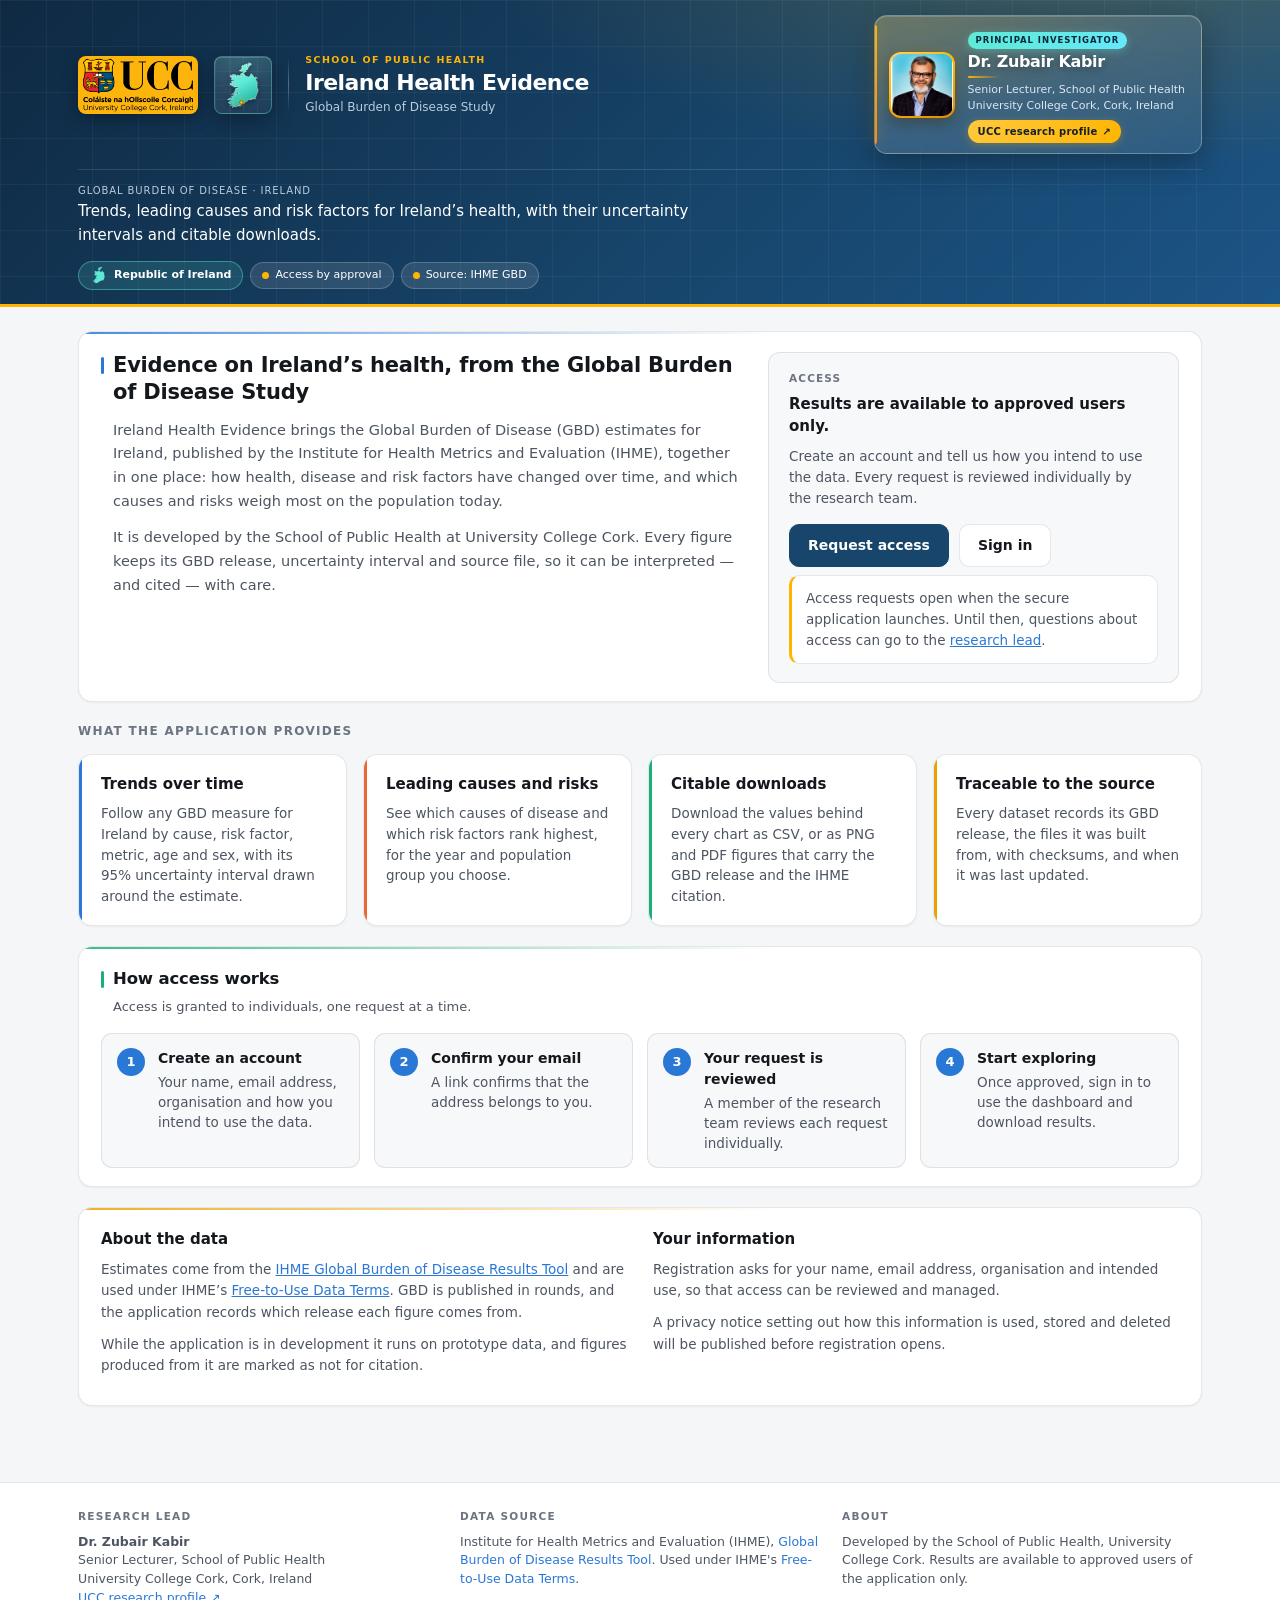
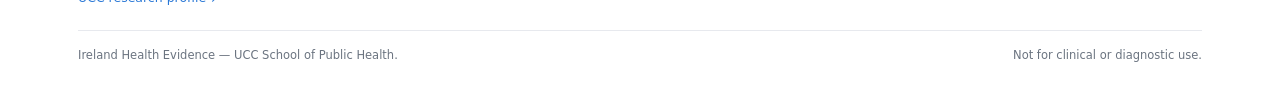
==== static/landing.html @ 70806f27 "Publish only a public landing page on GitHub Pages Results are to be available only to approved user" ====
<!DOCTYPE html>
<html lang="en">
<head>
<meta charset="UTF-8">
<meta name="viewport" content="width=device-width, initial-scale=1.0">
<title>Ireland Health Evidence | UCC School of Public Health</title>
<meta name="description" content="Global Burden of Disease evidence for Ireland from the School of Public Health, University College Cork. Access to results is by approval.">
<link rel="icon" href="assets/ucc-logo.png">
<script>
  // Use the appearance a visitor chose in the dashboard, before first paint.
  try { var t = localStorage.getItem("ucc-gbd-theme"); if (t) document.documentElement.dataset.theme = t; } catch (e) {}
</script>
<!--
  The public landing page. It holds no results and makes no API calls: GBD
  results are available only to approved users of the application.

  Its call to action exists in two marked versions, one of which is removed
  when the page is published (see scripts/build_static_site.py): the live one
  has "Request access" / "Sign in" buttons, for once the application is
  hosted; the pending one says access opens when the application launches.
  Design tokens, masthead and footer styles are copied from index.html.
-->
<style>
  /* ------------------------------------------------------------------ *
   * Design tokens.
   *
   * Series colours are the validated categorical slots 1-4; they were run
   * through the palette validator in both modes (lightness band, chroma
   * floor, protan/deutan separation, normal-vision floor, contrast).
   * In light mode aqua and yellow sit below 3:1 on white, which is legal
   * only with a relief channel -- every chart here ships visible value
   * labels AND a table view, which is that relief.
   *
   * UCC brand colours (navy, gold, crest red/blue) are chrome only. They
   * never encode data, so they are not part of the validated set.
   * ------------------------------------------------------------------ */
  :root {
    color-scheme: light;

    --ucc-navy:    #0f2942;
    --ucc-navy-2:  #17456b;
    --ucc-blue:    #1b5486;
    --ucc-gold:    #ffb500;
    --ucc-red:     #c8102e;
    --accent-aqua: #5eead4;   /* masthead accent: badge + Ireland map */

    --page:            #f4f6f8;
    --surface-1:       #ffffff;
    --surface-2:       #f7f8fa;
    --surface-sunken:  #eef1f5;

    --text-primary:   #14181d;
    --text-secondary: #4d5561;
    --text-muted:     #6b7480;
    --text-onnavy:    #ffffff;
    --text-onnavy-2:  #b9cbdd;

    --grid:   #e7e9ee;
    --axis:   #cfd4dc;
    --border: rgba(16, 24, 40, 0.10);
    --ring:   rgba(16, 24, 40, 0.06);

    --series-1: #2a78d6;   /* blue    */
    --series-2: #eb6834;   /* orange  */
    --series-3: #1baf7a;   /* aqua    */
    --series-4: #eda100;   /* yellow  */
    --good:     #006300;
    --danger:   #b3261e;

    --shadow-sm: 0 1px 2px rgba(16,24,40,0.05);
    --shadow-md: 0 4px 14px rgba(16,24,40,0.07), 0 1px 3px rgba(16,24,40,0.05);
    --shadow-lg: 0 18px 40px rgba(15,41,66,0.16);
    --radius: 14px;
  }

  @media (prefers-color-scheme: dark) {
    :root:where(:not([data-theme="light"])) {
      color-scheme: dark;
      --page:           #0d1117;
      --surface-1:      #161b22;
      --surface-2:      #1c222b;
      --surface-sunken: #10151c;
      --text-primary:   #e6edf3;
      --text-secondary: #b0b9c4;
      --text-muted:     #8b95a3;
      --grid:   #262d38;
      --axis:   #333c48;
      --border: rgba(255,255,255,0.10);
      --ring:   rgba(255,255,255,0.06);
      --series-1: #3987e5;
      --series-2: #d95926;
      --series-3: #199e70;
      --series-4: #c98500;
      --good:     #0ca30c;
      --danger:   #ff8a80;
      --shadow-sm: 0 1px 2px rgba(0,0,0,0.4);
      --shadow-md: 0 4px 14px rgba(0,0,0,0.45);
      --shadow-lg: 0 18px 40px rgba(0,0,0,0.55);
    }
  }
  :root[data-theme="dark"] {
    color-scheme: dark;
    --page:           #0d1117;
    --surface-1:      #161b22;
    --surface-2:      #1c222b;
    --surface-sunken: #10151c;
    --text-primary:   #e6edf3;
    --text-secondary: #b0b9c4;
    --text-muted:     #8b95a3;
    --grid:   #262d38;
    --axis:   #333c48;
    --border: rgba(255,255,255,0.10);
    --ring:   rgba(255,255,255,0.06);
    --series-1: #3987e5;
    --series-2: #d95926;
    --series-3: #199e70;
    --series-4: #c98500;
    --good:     #0ca30c;
    --danger:   #ff8a80;
    --shadow-sm: 0 1px 2px rgba(0,0,0,0.4);
    --shadow-md: 0 4px 14px rgba(0,0,0,0.45);
    --shadow-lg: 0 18px 40px rgba(0,0,0,0.55);
  }

  * { box-sizing: border-box; }

  body {
    margin: 0;
    font-family: system-ui, -apple-system, "Segoe UI", sans-serif;
    background: var(--page);
    color: var(--text-primary);
    line-height: 1.5;
    -webkit-font-smoothing: antialiased;
  }

  .wrap { max-width: 1180px; margin: 0 auto; padding: 0 28px; }

  /* ---------------------------------------------------------- header --- */

  .masthead {
    background:
      radial-gradient(1100px 420px at 88% -30%, rgba(255,181,0,0.22), transparent 62%),
      linear-gradient(135deg, var(--ucc-navy) 0%, var(--ucc-navy-2) 58%, var(--ucc-blue) 100%);
    color: var(--text-onnavy);
    border-bottom: 3px solid var(--ucc-gold);
    position: relative;
    overflow: hidden;
  }
  .masthead::after {
    content: "";
    position: absolute; inset: 0;
    background-image:
      linear-gradient(rgba(255,255,255,0.045) 1px, transparent 1px),
      linear-gradient(90deg, rgba(255,255,255,0.045) 1px, transparent 1px);
    background-size: 46px 46px;
    pointer-events: none;
  }
  .masthead .wrap { position: relative; z-index: 1; }

  .masthead-top {
    display: flex; align-items: center; justify-content: space-between;
    gap: 24px; flex-wrap: wrap; padding: 15px 0 15px;
  }

  /* Left: UCC identity. The logo is the largest element in the masthead. */
  .brand { display: flex; align-items: center; gap: 16px; min-width: 0; }
  .brand-logo {
    height: 58px; width: auto; display: block;
    border-radius: 8px;
    box-shadow: 0 4px 16px rgba(0,0,0,0.34);
  }
  .brand-rule {
    width: 1px; align-self: stretch; margin: 4px 0;
    background: linear-gradient(180deg, transparent, rgba(255,255,255,0.30), transparent);
  }
  .brand-text h1 {
    margin: 0; font-size: 22px; font-weight: 680; letter-spacing: -0.025em; line-height: 1.12;
  }
  .brand-text .eyebrow {
    margin: 0 0 3px; font-size: 9.5px; font-weight: 700;
    letter-spacing: 0.15em; text-transform: uppercase; color: var(--ucc-gold);
  }
  .brand-text .sub { margin: 3px 0 0; font-size: 12px; color: var(--text-onnavy-2); }

  /* Right: principal investigator. The whole card links to the UCC profile. */
  .pi-card {
    position: relative;
    display: flex; align-items: center; gap: 13px;
    background:
      radial-gradient(150% 120% at 0% 0%, rgba(255,181,0,0.16), transparent 58%),
      linear-gradient(135deg, rgba(255,255,255,0.16), rgba(255,255,255,0.07));
    border: 1px solid rgba(255,255,255,0.26);
    border-radius: 13px;
    padding: 10px 16px 10px 14px;
    min-width: 0;
    text-decoration: none; color: inherit;
    backdrop-filter: blur(8px);
    box-shadow: 0 10px 30px rgba(0,0,0,0.30), inset 0 1px 0 rgba(255,255,255,0.16);
    transition: transform .2s ease, box-shadow .2s ease, border-color .2s ease;
  }
  /* Gold spine down the leading edge. */
  .pi-card::before {
    content: ""; position: absolute; left: 0; top: 9px; bottom: 9px; width: 2.5px;
    border-radius: 0 3px 3px 0;
    background: linear-gradient(180deg, var(--ucc-gold), #ff8a00);
    box-shadow: 0 0 14px rgba(255,181,0,0.55);
  }
  .pi-card:hover {
    transform: translateY(-3px);
    border-color: rgba(255,181,0,0.60);
    box-shadow: 0 18px 42px rgba(0,0,0,0.38), 0 0 26px rgba(255,181,0,0.20),
                inset 0 1px 0 rgba(255,255,255,0.20);
  }
  /* Photo in a gold gradient ring. */
  .pi-photo-ring {
    flex: none; padding: 2px; border-radius: 12px;
    background: linear-gradient(150deg, #ffd166, var(--ucc-gold) 45%, #e08a00);
    box-shadow: 0 4px 14px rgba(0,0,0,0.34), 0 0 12px rgba(255,181,0,0.24);
  }
  .pi-photo {
    display: block;
    width: 62px; height: 62px;
    border-radius: 10px;
    object-fit: cover; object-position: center 18%;
    background: rgba(255,255,255,0.10);
  }
  /* "Principal Investigator" as a solid badge. As plain gold text it measured
     4.31:1 on this card's background -- under the 4.5:1 bar for small text,
     which is why it read as washed out. Dark ink on a bright aqua chip
     measures 11.2:1 and is unmissable. */
  .pi-card .pi-role {
    display: inline-block;
    font-size: 8.5px; font-weight: 800; letter-spacing: 0.11em;
    text-transform: uppercase;
    color: #06283d;
    background: linear-gradient(135deg, var(--accent-aqua) 0%, #67e8f9 100%);
    padding: 2.5px 8px; border-radius: 999px;
    margin-bottom: 4px;
    box-shadow: 0 2px 9px rgba(94,234,212,0.36);
  }
  .pi-card .pi-name {
    font-size: 16px; font-weight: 720; letter-spacing: -0.022em;
    line-height: 1.15; color: #fff;
    text-shadow: 0 2px 8px rgba(0,0,0,0.35);
  }
  /* Short gold rule under the name. */
  .pi-card .pi-name::after {
    content: ""; display: block; width: 32px; height: 2px; border-radius: 2px;
    margin: 4px 0 4px;
    background: linear-gradient(90deg, var(--ucc-gold), rgba(255,181,0,0));
    transition: width .25s ease;
  }
  .pi-card:hover .pi-name::after { width: 58px; }
  .pi-card .pi-line { font-size: 11px; line-height: 1.4; color: #dbe7f3; margin-top: 1px; }
  /* Profile link as a solid call-to-action: navy on gold, 9.4:1. */
  .pi-card .pi-link {
    margin-top: 7px;
    display: inline-flex; align-items: center; gap: 5px;
    font-size: 10px; font-weight: 750; letter-spacing: 0.02em;
    color: #14202b;
    background: linear-gradient(135deg, #ffc93c, var(--ucc-gold));
    padding: 4px 10px; border-radius: 999px;
    box-shadow: 0 2px 9px rgba(255,181,0,0.30);
    transition: transform .18s ease, box-shadow .18s ease;
  }
  .pi-card:hover .pi-link {
    transform: translateX(3px);
    box-shadow: 0 5px 18px rgba(255,181,0,0.50);
  }

  /* Hero figure -- exactly one per view. Sized to sit below the logo and the
     PI card in the masthead's visual hierarchy, not to out-shout them. */
  .masthead-hero {
    display: flex; align-items: flex-end; justify-content: space-between;
    gap: 14px; flex-wrap: wrap;
    padding: 0 0 14px;
    border-top: 1px solid rgba(255,255,255,0.12);
    padding-top: 13px;
  }
  .hero-figure .hero-label {
    font-size: 10px; letter-spacing: 0.09em; text-transform: uppercase;
    color: var(--text-onnavy-2); margin-bottom: 2px;
  }
  .hero-figure .hero-value {
    font-size: 28px; font-weight: 680; line-height: 1.05; letter-spacing: -0.025em;
  }
  .hero-figure .hero-value .hero-unit {
    font-size: 13px; font-weight: 500; color: var(--text-onnavy-2); margin-left: 6px;
    letter-spacing: 0;
  }
  .hero-figure .hero-delta { font-size: 11.5px; color: var(--text-onnavy-2); margin-top: 3px; }
  .hero-figure .hero-delta strong { color: var(--ucc-gold); font-weight: 650; }

  /* Republic of Ireland outline: Natural Earth 10m boundary, projected
     equirectangular with x compressed by cos(53.4 deg) so the island keeps
     its true proportions, then simplified to 138 points. */
  /* Ireland panel, sitting beside the UCC logo. Same height and corner radius
     as the logo so the two read as a matched pair. */
  .map-panel {
    position: relative; flex: none;
    width: 58px; height: 58px;
    border-radius: 8px;
    background:
      radial-gradient(120% 100% at 50% 0%, rgba(94,234,212,0.16), transparent 70%),
      linear-gradient(160deg, rgba(255,255,255,0.13), rgba(255,255,255,0.05));
    border: 1px solid rgba(94,234,212,0.35);
    box-shadow: 0 6px 22px rgba(0,0,0,0.30), inset 0 1px 0 rgba(255,255,255,0.14);
    display: grid; place-items: center;
    overflow: hidden;
    transition: border-color .2s ease, box-shadow .2s ease, transform .2s ease;
  }
  .map-panel:hover {
    transform: translateY(-2px);
    border-color: rgba(94,234,212,0.65);
    box-shadow: 0 10px 28px rgba(0,0,0,0.36), 0 0 22px rgba(94,234,212,0.22),
                inset 0 1px 0 rgba(255,255,255,0.18);
  }
  /* Faint latitude/longitude rule behind the island. */
  .map-panel::before {
    content: ""; position: absolute; inset: 0;
    background-image:
      linear-gradient(rgba(255,255,255,0.10) 1px, transparent 1px),
      linear-gradient(90deg, rgba(255,255,255,0.10) 1px, transparent 1px);
    background-size: 14px 14px;
    opacity: 0.45;
  }
  .map-panel svg { position: relative; width: 48px; height: 48px; overflow: visible; }
  .map-shape {
    fill: url(#ie-fill);
    stroke: rgba(255,255,255,0.55); stroke-width: 1.1;
    stroke-linejoin: round;
    filter: drop-shadow(0 2px 6px rgba(0,0,0,0.45));
  }
  /* Cork -- where UCC is. */
  .map-pin {
    fill: var(--ucc-gold);
    stroke: rgba(20,32,43,0.85); stroke-width: 0.9;
    filter: drop-shadow(0 0 5px rgba(255,181,0,0.85));
  }
  .map-pin-ring { fill: none; stroke: var(--ucc-gold); stroke-width: 1.8; opacity: 0.9; }
  @media (prefers-reduced-motion: no-preference) {
    .map-pin-ring { animation: pin-pulse 2.8s ease-out infinite; transform-origin: 46.5px 86.2px; }
  }
  @keyframes pin-pulse {
    0%   { r: 3;  opacity: 0.85; }
    70%  { r: 11; opacity: 0; }
    100% { r: 11; opacity: 0; }
  }

  .map-icon {
    width: 18px; height: 18px; flex: none;
    fill: var(--accent-aqua);
  }
  .chip.place {
    background: rgba(94,234,212,0.14);
    border-color: rgba(94,234,212,0.42);
    font-weight: 600;
  }

  .chips { display: flex; gap: 7px; flex-wrap: wrap; align-items: center; }
  .chip {
    display: inline-flex; align-items: center; gap: 6px;
    background: rgba(255,255,255,0.11);
    border: 1px solid rgba(255,255,255,0.20);
    border-radius: 999px; padding: 4.5px 11px;
    font-size: 11px; color: #fff; white-space: nowrap;
  }
  .chip.alert { background: rgba(200,16,46,0.30); border-color: rgba(255,140,140,0.5); }
  .dot { width: 7px; height: 7px; border-radius: 50%; background: var(--ucc-gold); flex: none; }
  .dot.live { background: #4ade80; box-shadow: 0 0 0 3px rgba(74,222,128,0.22); }
  .dot.down { background: #ff7b7b; box-shadow: 0 0 0 3px rgba(255,123,123,0.22); }

  /* ----------------------------------------------------------- cards --- */

  .card {
    position: relative;
    background: var(--surface-1);
    border: 1px solid var(--border);
    border-radius: var(--radius);
    box-shadow: var(--shadow-sm);
    padding: 20px 22px 18px;
    margin-bottom: 20px;
    overflow: hidden;
  }
  /* A hairline of the card's accent along the top edge. */
  .card::before {
    content: ""; position: absolute; top: 0; left: 0; right: 0; height: 2px;
    background: linear-gradient(90deg, var(--accent, var(--series-1)), transparent 62%);
    opacity: 0.85;
  }
  .card-head {
    display: flex; align-items: flex-start; justify-content: space-between;
    gap: 18px; flex-wrap: wrap; margin-bottom: 16px;
  }
  .card h2 {
    font-size: 16.5px; margin: 0; font-weight: 650; letter-spacing: -0.01em;
    display: flex; align-items: center; gap: 9px;
  }
  .card h2 .accent-bar { width: 3px; height: 17px; border-radius: 2px; background: var(--accent, var(--series-1)); }
  .card .desc { font-size: 13px; color: var(--text-secondary); margin: 5px 0 0 12px; }
  .card-actions { display: flex; gap: 8px; align-items: center; flex-wrap: wrap; }

  .chart-wrap { position: relative; width: 100%; height: 320px; }
  .chart-wrap.tall { height: 430px; }
  .legend { display: flex; flex-wrap: wrap; gap: 16px; margin-top: 12px; font-size: 12.5px; color: var(--text-secondary); }
  .legend .key { display: inline-flex; align-items: center; gap: 7px; }
  .legend .key i { width: 14px; height: 3px; border-radius: 2px; background: var(--accent); display: inline-block; }
  .legend .key.band i { height: 11px; border-radius: 3px; opacity: 0.25; }
  .source-note { font-size: 11.5px; color: var(--text-muted); margin-top: 12px; }

  /* Table view -- the relief channel for the sub-3:1 light-mode hues, and
     the WCAG-clean twin of every chart. */
  .table-wrap { overflow-x: auto; margin-top: 4px; }
  table { border-collapse: collapse; width: 100%; font-size: 13px; }
  caption { text-align: left; font-size: 12px; color: var(--text-muted); padding-bottom: 8px; }
  th, td { text-align: left; padding: 8px 12px; border-bottom: 1px solid var(--grid); }
  th { font-size: 11px; letter-spacing: 0.07em; text-transform: uppercase; color: var(--text-muted); font-weight: 600; }
  td.num, th.num { text-align: right; font-variant-numeric: tabular-nums; }
  tbody tr:hover { background: var(--surface-2); }
  [hidden] { display: none !important; }


  /* --------------------------------------------------------- landing --- */

  /* .wrap sets horizontal padding on main; set the vertical padding without undoing it. */
  main.wrap { padding-top: 24px; padding-bottom: 56px; }

  .landing-hero { align-items: center; }
  .landing-hero .lead {
    margin: 2px 0 0; max-width: 660px;
    font-size: 15px; line-height: 1.55; color: var(--text-onnavy);
  }

  .eyebrow-label {
    display: block; margin-bottom: 6px;
    font-size: 10.5px; font-weight: 700; letter-spacing: 0.11em;
    text-transform: uppercase; color: var(--text-muted);
  }

  .intro { display: grid; grid-template-columns: minmax(0, 1.55fr) minmax(0, 1fr); gap: 30px; align-items: start; }
  .intro h2 { font-size: 21px; line-height: 1.3; align-items: flex-start; }
  .intro h2 .accent-bar { margin-top: 5px; flex: none; }
  .intro p { margin: 12px 0 0 12px; font-size: 14.5px; line-height: 1.65; color: var(--text-secondary); }

  .access-panel {
    background: var(--surface-2); border: 1px solid var(--border); border-radius: 12px;
    padding: 18px 20px;
  }
  .access-panel strong { display: block; font-size: 15px; color: var(--text-primary); }
  .access-panel p { margin: 8px 0 0; font-size: 13.5px; line-height: 1.55; color: var(--text-secondary); }

  .cta { display: flex; gap: 10px; flex-wrap: wrap; margin-top: 16px; }
  .btn {
    display: inline-flex; align-items: center; justify-content: center;
    font: inherit; font-size: 14px; font-weight: 600; text-decoration: none;
    padding: 10px 18px; border-radius: 10px; cursor: pointer;
    border: 1px solid var(--border); background: var(--surface-1); color: var(--text-primary);
    transition: background .15s, border-color .15s, transform .15s;
  }
  .btn:hover { border-color: var(--axis); transform: translateY(-1px); }
  .btn.primary { background: var(--ucc-navy-2); border-color: var(--ucc-navy-2); color: #fff; }
  .btn.primary:hover { background: var(--ucc-blue); border-color: var(--ucc-blue); }
  .btn:focus-visible, a:focus-visible { outline: 2px solid var(--series-1); outline-offset: 2px; }

  .access-note {
    margin: 16px 0 0; padding: 12px 14px; border-radius: 10px;
    font-size: 13.5px; line-height: 1.5; color: var(--text-secondary);
    background: var(--surface-1); border: 1px solid var(--border);
    border-left: 3px solid var(--ucc-gold);
  }
  .access-note a { color: var(--series-1); }

  .section-title {
    margin: 8px 0 14px; font-size: 12px; font-weight: 700; letter-spacing: 0.11em;
    text-transform: uppercase; color: var(--text-muted);
  }

  .features {
    display: grid; gap: 16px; margin-bottom: 20px;
    grid-template-columns: repeat(auto-fit, minmax(240px, 1fr));
  }
  .feature {
    position: relative; overflow: hidden;
    background: var(--surface-1); border: 1px solid var(--border);
    border-radius: var(--radius); box-shadow: var(--shadow-sm);
    padding: 18px 20px 18px 22px;
  }
  .feature::before {
    content: ""; position: absolute; inset: 0 auto 0 0; width: 3px; background: var(--accent);
  }
  .feature h3 { margin: 0 0 7px; font-size: 15px; font-weight: 650; color: var(--text-primary); }
  .feature p { margin: 0; font-size: 13.5px; line-height: 1.55; color: var(--text-secondary); }

  .steps {
    list-style: none; counter-reset: step; margin: 4px 0 0; padding: 0;
    display: grid; gap: 14px; grid-template-columns: repeat(auto-fit, minmax(220px, 1fr));
  }
  .steps li {
    counter-increment: step; position: relative;
    padding: 14px 16px 14px 56px; border-radius: 11px;
    background: var(--surface-2); border: 1px solid var(--border);
    font-size: 13.5px; line-height: 1.5; color: var(--text-secondary);
  }
  .steps li::before {
    content: counter(step); position: absolute; left: 15px; top: 14px;
    width: 28px; height: 28px; border-radius: 50%;
    display: grid; place-items: center;
    background: var(--series-1); color: #fff; font-size: 13px; font-weight: 700;
  }
  .steps strong { display: block; margin-bottom: 3px; color: var(--text-primary); font-size: 14px; }

  .two-col { display: grid; gap: 26px; grid-template-columns: repeat(auto-fit, minmax(280px, 1fr)); }
  .two-col h3 { margin: 0 0 8px; font-size: 15px; font-weight: 650; color: var(--text-primary); }
  .two-col p { margin: 0 0 10px; font-size: 13.5px; line-height: 1.6; color: var(--text-secondary); }
  .two-col a { color: var(--series-1); }

  @media (max-width: 860px) {
    .intro { grid-template-columns: 1fr; }
  }

  /* ---------------------------------------------------------- footer --- */

  footer {
    border-top: 1px solid var(--border);
    background: var(--surface-1);
    padding: 26px 0 34px;
  }
  .foot-grid {
    display: grid; gap: 22px; grid-template-columns: repeat(auto-fit, minmax(240px, 1fr));
    font-size: 12.5px; color: var(--text-secondary);
  }
  .foot-grid h3 {
    font-size: 10.5px; letter-spacing: 0.12em; text-transform: uppercase;
    color: var(--text-muted); margin: 0 0 8px; font-weight: 700;
  }
  .foot-grid a { color: var(--series-1); text-decoration: none; }
  .foot-grid a:hover { text-decoration: underline; }
  .foot-cite { margin: 8px 0 0; font-size: 11.5px; color: var(--text-muted); }
  .foot-note {
    margin-top: 22px; padding-top: 16px; border-top: 1px solid var(--grid);
    font-size: 11.5px; color: var(--text-muted);
    display: flex; justify-content: space-between; gap: 16px; flex-wrap: wrap;
  }

  @media (max-width: 720px) {
    .wrap { padding: 0 18px; }
    .masthead-top { padding: 12px 0; gap: 14px; }
    .brand { gap: 12px; }
    .brand-logo { height: 46px; }
    .brand-text h1 { font-size: 18px; }
    .hero-figure .hero-value { font-size: 25px; }
    .pi-card { width: 100%; }
    .pi-photo { width: 52px; height: 52px; }
    .pi-card .pi-name { font-size: 15px; }
    .pi-card .pi-line { font-size: 10.5px; }
    .chip { font-size: 10px; padding: 3.5px 9px; gap: 5px; }
    .chips { gap: 6px; }
    .hero-figure .hero-delta { font-size: 10.5px; }
    .masthead-hero { padding-top: 11px; padding-bottom: 11px; }
    .map-panel { width: 46px; height: 46px; }
    .map-panel svg { width: 38px; height: 38px; }
    select { min-width: 0; width: 100%; }
    .field { width: 100%; }
    .filters { grid-template-columns: 1fr 1fr; }
    .filters .wide { grid-column: span 2; }
  }

  @media (prefers-reduced-motion: reduce) {
    * { transition: none !important; animation: none !important; }
    .tile:hover { transform: none; }
  }
</style>
</head>
<body>

<svg width="0" height="0" style="position:absolute" aria-hidden="true" focusable="false">
  <defs>
    <linearGradient id="ie-fill" x1="0" y1="0" x2="0.35" y2="1">
      <stop offset="0%"   stop-color="#8ff5e4"/>
      <stop offset="55%"  stop-color="#5eead4"/>
      <stop offset="100%" stop-color="#2bb8a3"/>
    </linearGradient>
  </defs>
  <symbol id="ie-map" viewBox="0 0 100 100">
    <path d="M63.9 10.6 L61.7 12.1 L59.7 18.4 L54.2 19.5 L57.4 21.7 L50.8 25.1 L55.3 31 L62.8 33.4 L67.2 26.2 L72.6 32.1 L72.7 35.1 L76.6 33.4 L80.2 35.7 L76.6 35.7 L76.3 37.6 L80.6 46.7 L78.9 48.9 L80.8 51.2 L78.6 51.6 L81.8 60.9 L76.5 75.6 L74.6 75.1 L76.7 79.1 L70.2 78.7 L70.8 77.5 L68.4 80.8 L67.5 76.9 L67.2 80.5 L58.9 81.4 L59.1 84 L55.4 84.3 L52.9 88 L49.7 88.5 L50.6 86.3 L47.1 86.5 L49 89.4 L45.3 90.8 L45.7 93.1 L42.5 92.2 L43.3 93.9 L37.3 94.2 L34 96.3 L32.7 94.3 L27.3 97 L31.2 93.1 L27 94.5 L32.7 90.5 L31 89.5 L30.1 91.3 L22.5 93.6 L30.8 86.7 L22.9 90 L19.2 86.5 L28.2 80.2 L18.6 81.5 L18.2 79.5 L23.9 76.4 L28.5 77.9 L25.5 73.9 L30 72.5 L29.8 70.2 L42.6 67.7 L39.6 67.2 L39.8 65.3 L34.9 69.7 L30.8 67.9 L25.7 70.5 L31.9 65.8 L35.1 56.4 L38 57.1 L37.2 56.1 L39.9 56.4 L40.5 54.7 L38.4 54.7 L38.7 53.4 L31.7 54.5 L31.1 53 L30.3 54.3 L31.1 50.7 L27.5 52.7 L26.2 52.2 L27.6 49.9 L22.3 50.1 L24.6 48.4 L22.2 46.7 L29.1 45.7 L26.1 44.5 L26.1 41.7 L31 40.9 L31 39.3 L25.6 38.9 L26 37.2 L27.8 38.1 L26.2 35.5 L27.2 33.4 L25.2 34.2 L24.6 30.9 L23.1 33.8 L23.2 30.5 L24.8 28.8 L26.1 31.2 L28.1 30 L27.8 28 L35.2 28.8 L37 32.6 L38.3 29.2 L46 31.1 L44.4 30 L46.5 29.5 L45.9 28.3 L43.8 27.5 L50.2 24.1 L51.5 20.6 L46.7 22.6 L47.3 20.8 L43.7 21.3 L41.9 19.6 L47.4 17.9 L45.3 16.6 L46.3 15.7 L48.6 16.2 L46.7 12.1 L49.3 8.4 L51 9.2 L53.6 6.9 L55.3 8.9 L56.1 6.1 L57.5 9.9 L56.2 7 L58.3 5.7 L60 9.4 L58 13.2 L61 10.9 L60 5.3 L63.8 5.4 L62 3 L68.3 6.5 L63.9 10.6 Z"/>
  </symbol>
</svg>

<header class="masthead">
  <div class="wrap">

    <div class="masthead-top">
      <!-- Left: UCC identity -->
      <div class="brand">
        <img class="brand-logo" src="assets/ucc-logo.png"
             alt="University College Cork - Colaiste na hOllscoile Corcaigh">

        <div class="map-panel" role="img"
             aria-label="Map of the Republic of Ireland, with Cork marked">
          <svg viewBox="0 0 100 100">
            <title>Republic of Ireland &mdash; Cork marked</title>
            <use class="map-shape" href="#ie-map"/>
            <circle class="map-pin-ring" cx="46.5" cy="86.2" r="3"/>
            <circle class="map-pin" cx="46.5" cy="86.2" r="3.8"/>
          </svg>
        </div>

        <div class="brand-rule"></div>
        <div class="brand-text">
          <p class="eyebrow">School of Public Health</p>
          <h1>Ireland Health Evidence</h1>
          <p class="sub">Global Burden of Disease Study</p>
        </div>
      </div>

      <!-- Right: principal investigator, linked to the UCC research profile -->
      <a class="pi-card" href="https://research.ucc.ie/en/persons/zubair-kabir/"
         target="_blank" rel="noopener noreferrer">
        <span class="pi-photo-ring">
          <img class="pi-photo" src="assets/zubair-kabir.png" alt="Dr. Zubair Kabir">
        </span>
        <div class="pi-body">
          <div class="pi-role">Principal Investigator</div>
          <div class="pi-name">Dr. Zubair Kabir</div>
          <div class="pi-line">Senior Lecturer, School of Public Health</div>
          <div class="pi-line">University College Cork, Cork, Ireland</div>
          <div class="pi-link">UCC research profile <span aria-hidden="true">&#8599;</span></div>
        </div>
      </a>
    </div>

    <div class="masthead-hero landing-hero">
      <div class="hero-figure">
        <div class="hero-label">Global Burden of Disease &middot; Ireland</div>
        <p class="lead">Trends, leading causes and risk factors for Ireland&rsquo;s health, with
          their uncertainty intervals and citable downloads.</p>
      </div>
      <div class="chips">
        <span class="chip place"><svg class="map-icon" aria-hidden="true" focusable="false"><use href="#ie-map"/></svg>Republic of Ireland</span>
        <span class="chip"><span class="dot"></span>Access by approval</span>
        <span class="chip"><span class="dot"></span>Source: IHME GBD</span>
      </div>
    </div>

  </div>
</header>

<main class="wrap">

  <section class="card intro" style="--accent: var(--series-1);" aria-labelledby="introTitle">
    <div>
      <h2 id="introTitle"><span class="accent-bar"></span>Evidence on Ireland&rsquo;s health, from the Global Burden of Disease Study</h2>
      <p>Ireland Health Evidence brings the Global Burden of Disease (GBD) estimates for Ireland,
        published by the Institute for Health Metrics and Evaluation (IHME), together in one place:
        how health, disease and risk factors have changed over time, and which causes and risks
        weigh most on the population today.</p>
      <p>It is developed by the School of Public Health at University College Cork. Every figure
        keeps its GBD release, uncertainty interval and source file, so it can be interpreted
        &mdash; and cited &mdash; with care.</p>
    </div>
    <aside class="access-panel" aria-labelledby="accessTitle">
      <span class="eyebrow-label">Access</span>
      <strong id="accessTitle">Results are available to approved users only.</strong>
      <p>Create an account and tell us how you intend to use the data. Every request is reviewed
        individually by the research team.</p>
      <!-- ACCESS:LIVE -->
      <div class="cta">
        <a class="btn primary" href="register">Request access</a>
        <a class="btn" href="login">Sign in</a>
      </div>
      <!-- /ACCESS:LIVE -->
      <!-- ACCESS:PENDING -->
      <p class="access-note">
        Access requests open when the secure application launches. Until then, questions
        about access can go to the
        <a href="https://research.ucc.ie/en/persons/zubair-kabir/" target="_blank" rel="noopener noreferrer">research lead</a>.
      </p>
      <!-- /ACCESS:PENDING -->
    </aside>
  </section>

  <h2 class="section-title">What the application provides</h2>
  <section class="features" aria-label="What the application provides">
    <article class="feature" style="--accent: var(--series-1);">
      <h3>Trends over time</h3>
      <p>Follow any GBD measure for Ireland by cause, risk factor, metric, age and sex, with its
        95% uncertainty interval drawn around the estimate.</p>
    </article>
    <article class="feature" style="--accent: var(--series-2);">
      <h3>Leading causes and risks</h3>
      <p>See which causes of disease and which risk factors rank highest, for the year and
        population group you choose.</p>
    </article>
    <article class="feature" style="--accent: var(--series-3);">
      <h3>Citable downloads</h3>
      <p>Download the values behind every chart as CSV, or as PNG and PDF figures that carry the
        GBD release and the IHME citation.</p>
    </article>
    <article class="feature" style="--accent: var(--series-4);">
      <h3>Traceable to the source</h3>
      <p>Every dataset records its GBD release, the files it was built from, with checksums, and
        when it was last updated.</p>
    </article>
  </section>

  <section class="card" style="--accent: var(--series-3);" aria-labelledby="stepsTitle">
    <div class="card-head">
      <div>
        <h2 id="stepsTitle"><span class="accent-bar"></span>How access works</h2>
        <p class="desc">Access is granted to individuals, one request at a time.</p>
      </div>
    </div>
    <ol class="steps">
      <li><strong>Create an account</strong>Your name, email address, organisation and how you
        intend to use the data.</li>
      <li><strong>Confirm your email</strong>A link confirms that the address belongs to you.</li>
      <li><strong>Your request is reviewed</strong>A member of the research team reviews each
        request individually.</li>
      <li><strong>Start exploring</strong>Once approved, sign in to use the dashboard and download
        results.</li>
    </ol>
  </section>

  <section class="card two-col" style="--accent: var(--series-4);" aria-label="About the data and your information">
    <div>
      <h3>About the data</h3>
      <p>Estimates come from the
        <a href="https://vizhub.healthdata.org/gbd-results/" target="_blank" rel="noopener">IHME Global Burden of Disease Results Tool</a>
        and are used under IHME&rsquo;s
        <a href="https://www.healthdata.org/gbd/about/data-terms" target="_blank" rel="noopener">Free-to-Use Data Terms</a>.
        GBD is published in rounds, and the application records which release each figure comes from.</p>
      <p>While the application is in development it runs on prototype data, and figures produced
        from it are marked as not for citation.</p>
    </div>
    <div>
      <h3>Your information</h3>
      <p>Registration asks for your name, email address, organisation and intended use, so that
        access can be reviewed and managed.</p>
      <p>A privacy notice setting out how this information is used, stored and deleted will be
        published before registration opens.</p>
    </div>
  </section>

</main>

<footer>
  <div class="wrap">
    <div class="foot-grid">
      <div>
        <h3>Research lead</h3>
        <strong>Dr. Zubair Kabir</strong><br>
        Senior Lecturer, School of Public Health<br>
        University College Cork, Cork, Ireland<br>
        <a href="https://research.ucc.ie/en/persons/zubair-kabir/"
           target="_blank" rel="noopener noreferrer">UCC research profile &#8599;</a>
      </div>
      <div>
        <h3>Data source</h3>
        Institute for Health Metrics and Evaluation (IHME),
        <a href="https://vizhub.healthdata.org/gbd-results/" target="_blank" rel="noopener">Global Burden of Disease Results Tool</a>.
        Used under IHME's
        <a href="https://www.healthdata.org/gbd/about/data-terms" target="_blank" rel="noopener">Free-to-Use Data Terms</a>.
      </div>
      <div>
        <h3>About</h3>
        Developed by the School of Public Health, University College Cork. Results are
        available to approved users of the application only.
      </div>
    </div>
    <div class="foot-note">
      <span>Ireland Health Evidence &mdash; UCC School of Public Health.</span>
      <span>Not for clinical or diagnostic use.</span>
    </div>
  </div>
</footer>

</body>
</html>
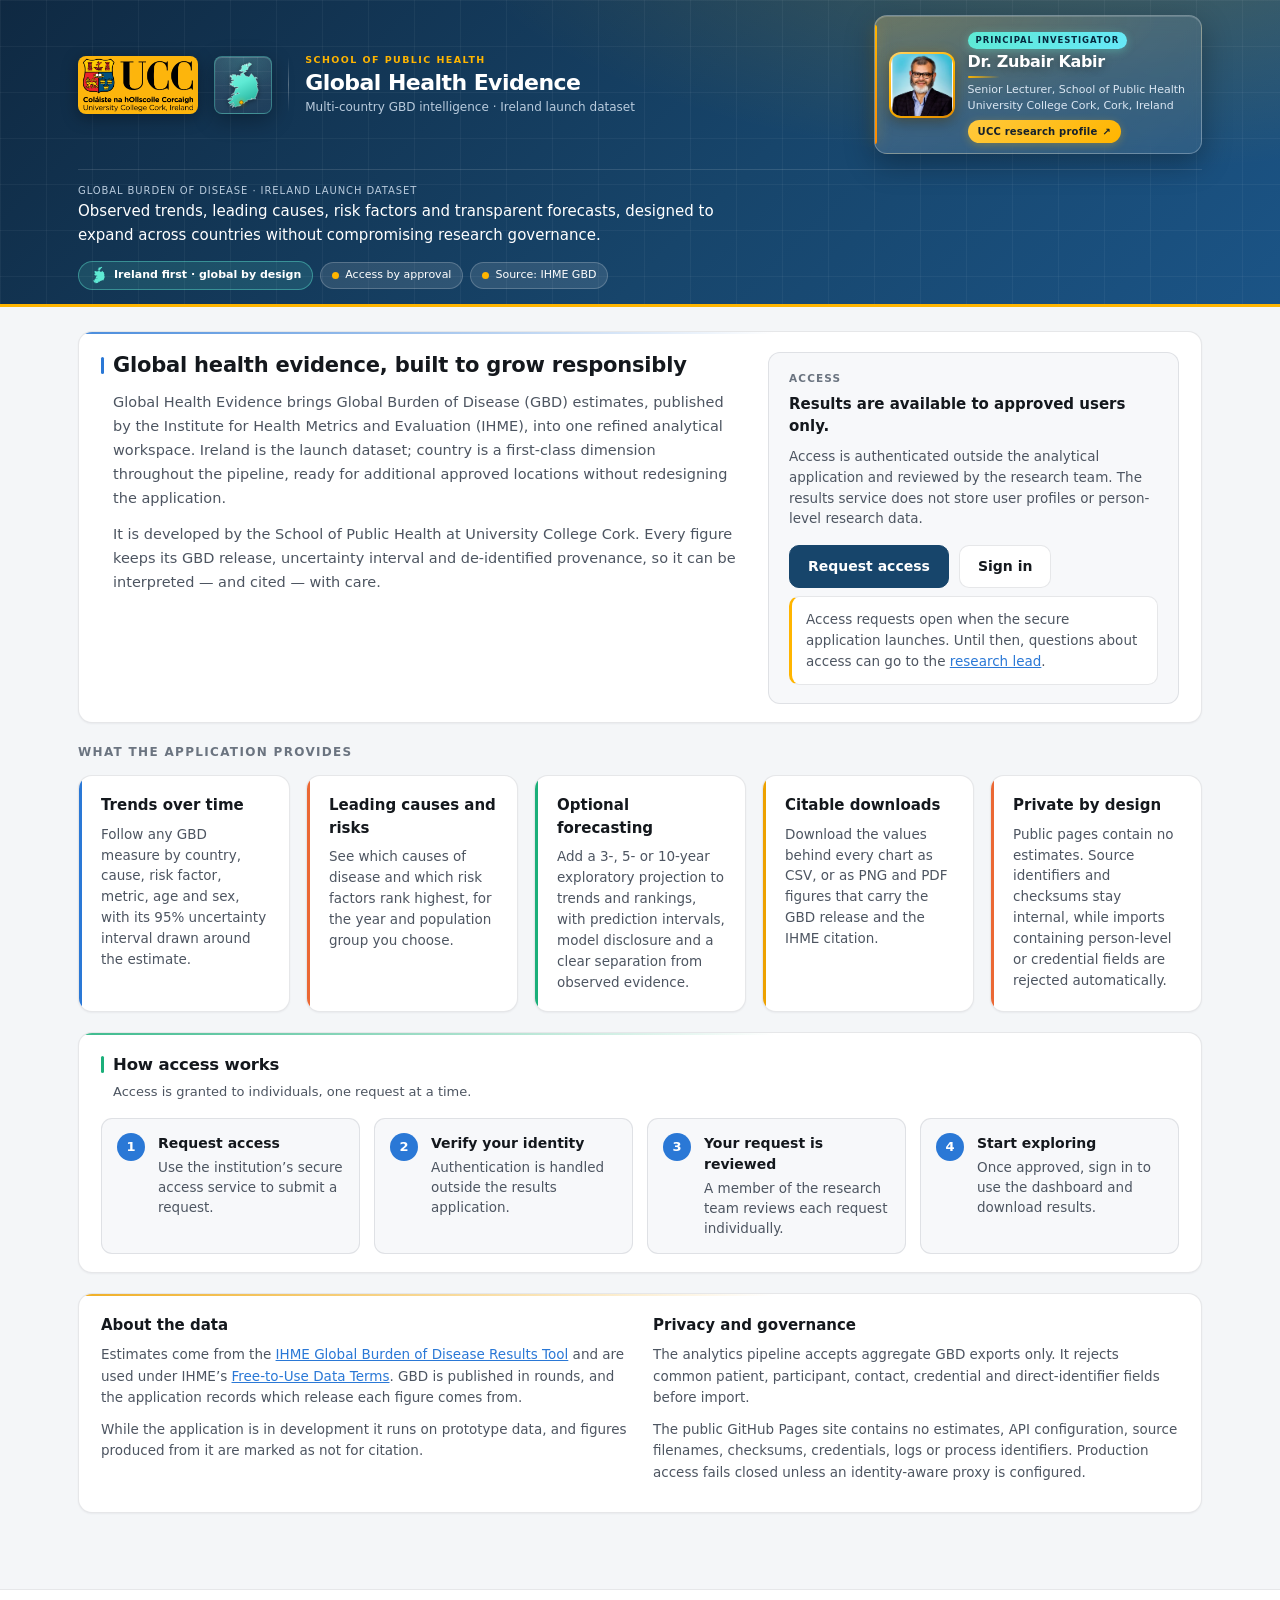
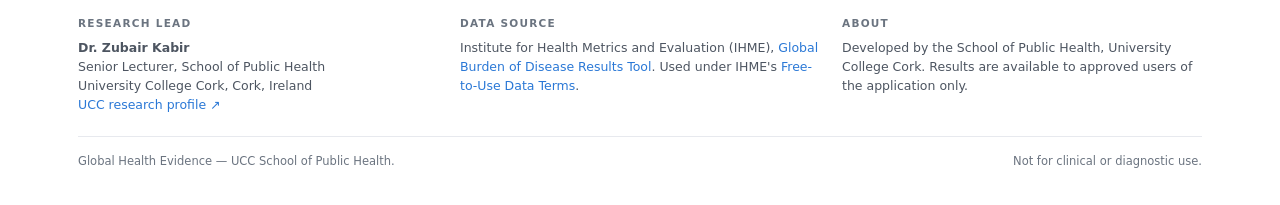
==== commit 621fff53: "Build secure multi-country analysis and forecasting" ====
--- a/static/landing.html
+++ b/static/landing.html
@@ -3,8 +3,14 @@
 <head>
 <meta charset="UTF-8">
 <meta name="viewport" content="width=device-width, initial-scale=1.0">
-<title>Ireland Health Evidence | UCC School of Public Health</title>
-<meta name="description" content="Global Burden of Disease evidence for Ireland from the School of Public Health, University College Cork. Access to results is by approval.">
+<title>Global Health Evidence | UCC School of Public Health</title>
+<meta name="description" content="A secure multi-country Global Burden of Disease analysis platform from University College Cork, launching with Ireland. Access to results is by approval.">
+<meta name="referrer" content="no-referrer">
+<meta name="theme-color" content="#0f2942">
+<meta property="og:title" content="Global Health Evidence">
+<meta property="og:description" content="Secure, transparent multi-country GBD intelligence from UCC, launching with Ireland.">
+<meta property="og:type" content="website">
+<meta http-equiv="Content-Security-Policy" content="default-src 'self'; img-src 'self'; style-src 'self' 'unsafe-inline'; script-src 'sha256-yp/+HY1ThCU1zk2LZ7Il+weAbs1hhXKm76ETe879Jog='; connect-src 'none'; object-src 'none'; base-uri 'none'; form-action 'self'">
 <link rel="icon" href="assets/ucc-logo.png">
 <script>
   // Use the appearance a visitor chose in the dashboard, before first paint.
@@ -477,7 +483,7 @@
 
   .features {
     display: grid; gap: 16px; margin-bottom: 20px;
-    grid-template-columns: repeat(auto-fit, minmax(240px, 1fr));
+    grid-template-columns: repeat(auto-fit, minmax(210px, 1fr));
   }
   .feature {
     position: relative; overflow: hidden;
@@ -608,8 +614,8 @@
         <div class="brand-rule"></div>
         <div class="brand-text">
           <p class="eyebrow">School of Public Health</p>
-          <h1>Ireland Health Evidence</h1>
-          <p class="sub">Global Burden of Disease Study</p>
+          <h1>Global Health Evidence</h1>
+          <p class="sub">Multi-country GBD intelligence &middot; Ireland launch dataset</p>
         </div>
       </div>
 
@@ -631,12 +637,12 @@
 
     <div class="masthead-hero landing-hero">
       <div class="hero-figure">
-        <div class="hero-label">Global Burden of Disease &middot; Ireland</div>
-        <p class="lead">Trends, leading causes and risk factors for Ireland&rsquo;s health, with
-          their uncertainty intervals and citable downloads.</p>
+        <div class="hero-label">Global Burden of Disease &middot; Ireland launch dataset</div>
+        <p class="lead">Observed trends, leading causes, risk factors and transparent forecasts,
+          designed to expand across countries without compromising research governance.</p>
       </div>
       <div class="chips">
-        <span class="chip place"><svg class="map-icon" aria-hidden="true" focusable="false"><use href="#ie-map"/></svg>Republic of Ireland</span>
+        <span class="chip place"><svg class="map-icon" aria-hidden="true" focusable="false"><use href="#ie-map"/></svg>Ireland first &middot; global by design</span>
         <span class="chip"><span class="dot"></span>Access by approval</span>
         <span class="chip"><span class="dot"></span>Source: IHME GBD</span>
       </div>
@@ -649,20 +655,20 @@
 
   <section class="card intro" style="--accent: var(--series-1);" aria-labelledby="introTitle">
     <div>
-      <h2 id="introTitle"><span class="accent-bar"></span>Evidence on Ireland&rsquo;s health, from the Global Burden of Disease Study</h2>
-      <p>Ireland Health Evidence brings the Global Burden of Disease (GBD) estimates for Ireland,
-        published by the Institute for Health Metrics and Evaluation (IHME), together in one place:
-        how health, disease and risk factors have changed over time, and which causes and risks
-        weigh most on the population today.</p>
+      <h2 id="introTitle"><span class="accent-bar"></span>Global health evidence, built to grow responsibly</h2>
+      <p>Global Health Evidence brings Global Burden of Disease (GBD) estimates, published by the
+        Institute for Health Metrics and Evaluation (IHME), into one refined analytical workspace.
+        Ireland is the launch dataset; country is a first-class dimension throughout the pipeline,
+        ready for additional approved locations without redesigning the application.</p>
       <p>It is developed by the School of Public Health at University College Cork. Every figure
-        keeps its GBD release, uncertainty interval and source file, so it can be interpreted
+        keeps its GBD release, uncertainty interval and de-identified provenance, so it can be interpreted
         &mdash; and cited &mdash; with care.</p>
     </div>
     <aside class="access-panel" aria-labelledby="accessTitle">
       <span class="eyebrow-label">Access</span>
       <strong id="accessTitle">Results are available to approved users only.</strong>
-      <p>Create an account and tell us how you intend to use the data. Every request is reviewed
-        individually by the research team.</p>
+      <p>Access is authenticated outside the analytical application and reviewed by the research
+        team. The results service does not store user profiles or person-level research data.</p>
       <!-- ACCESS:LIVE -->
       <div class="cta">
         <a class="btn primary" href="register">Request access</a>
@@ -683,7 +689,7 @@
   <section class="features" aria-label="What the application provides">
     <article class="feature" style="--accent: var(--series-1);">
       <h3>Trends over time</h3>
-      <p>Follow any GBD measure for Ireland by cause, risk factor, metric, age and sex, with its
+      <p>Follow any GBD measure by country, cause, risk factor, metric, age and sex, with its
         95% uncertainty interval drawn around the estimate.</p>
     </article>
     <article class="feature" style="--accent: var(--series-2);">
@@ -692,14 +698,19 @@
         population group you choose.</p>
     </article>
     <article class="feature" style="--accent: var(--series-3);">
+      <h3>Optional forecasting</h3>
+      <p>Add a 3-, 5- or 10-year exploratory projection to trends and rankings, with prediction
+        intervals, model disclosure and a clear separation from observed evidence.</p>
+    </article>
+    <article class="feature" style="--accent: var(--series-4);">
       <h3>Citable downloads</h3>
       <p>Download the values behind every chart as CSV, or as PNG and PDF figures that carry the
         GBD release and the IHME citation.</p>
     </article>
-    <article class="feature" style="--accent: var(--series-4);">
-      <h3>Traceable to the source</h3>
-      <p>Every dataset records its GBD release, the files it was built from, with checksums, and
-        when it was last updated.</p>
+    <article class="feature" style="--accent: var(--series-2);">
+      <h3>Private by design</h3>
+      <p>Public pages contain no estimates. Source identifiers and checksums stay internal, while
+        imports containing person-level or credential fields are rejected automatically.</p>
     </article>
   </section>
 
@@ -711,9 +722,8 @@
       </div>
     </div>
     <ol class="steps">
-      <li><strong>Create an account</strong>Your name, email address, organisation and how you
-        intend to use the data.</li>
-      <li><strong>Confirm your email</strong>A link confirms that the address belongs to you.</li>
+      <li><strong>Request access</strong>Use the institution&rsquo;s secure access service to submit a request.</li>
+      <li><strong>Verify your identity</strong>Authentication is handled outside the results application.</li>
       <li><strong>Your request is reviewed</strong>A member of the research team reviews each
         request individually.</li>
       <li><strong>Start exploring</strong>Once approved, sign in to use the dashboard and download
@@ -733,11 +743,12 @@
         from it are marked as not for citation.</p>
     </div>
     <div>
-      <h3>Your information</h3>
-      <p>Registration asks for your name, email address, organisation and intended use, so that
-        access can be reviewed and managed.</p>
-      <p>A privacy notice setting out how this information is used, stored and deleted will be
-        published before registration opens.</p>
+      <h3>Privacy and governance</h3>
+      <p>The analytics pipeline accepts aggregate GBD exports only. It rejects common patient,
+        participant, contact, credential and direct-identifier fields before import.</p>
+      <p>The public GitHub Pages site contains no estimates, API configuration, source filenames,
+        checksums, credentials, logs or process identifiers. Production access fails closed unless
+        an identity-aware proxy is configured.</p>
     </div>
   </section>
 
@@ -768,7 +779,7 @@
       </div>
     </div>
     <div class="foot-note">
-      <span>Ireland Health Evidence &mdash; UCC School of Public Health.</span>
+      <span>Global Health Evidence &mdash; UCC School of Public Health.</span>
       <span>Not for clinical or diagnostic use.</span>
     </div>
   </div>
